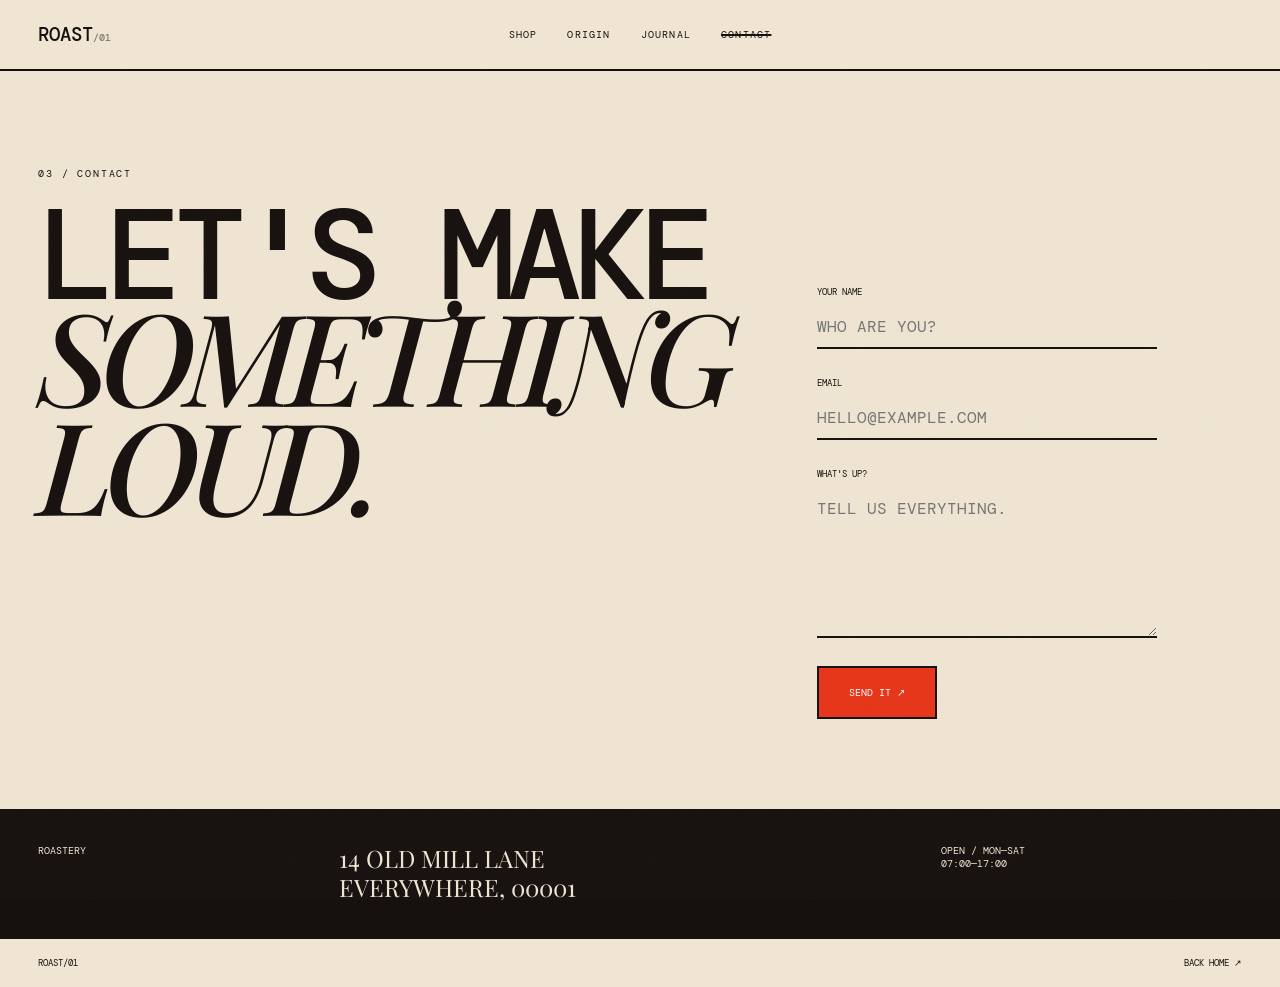
==== contact.html @ 522e3b6d "Build maximalist multi-page ROAST 01 experience" ====
<!doctype html><html><head><meta charset="utf-8"><meta name="viewport" content="width=device-width,initial-scale=1"><title>Contact — ROAST/01</title><link rel="stylesheet" href="style.css"></head><body data-page="contact"><div class="noise"></div><header class="site-head"><a class="logo" href="index.html">ROAST<span>/01</span></a><nav><a href="shop.html">SHOP</a><a href="origin.html">ORIGIN</a><a href="journal.html">JOURNAL</a><a class="active" href="contact.html">CONTACT</a></nav><button class="menu">MENU</button></header><main class="contact-page"><div class="contact-left"><span>03 / CONTACT</span><h1>LET'S MAKE<br><i>SOMETHING<br>LOUD.</i></h1></div><form class="contact-form"><label>YOUR NAME<input placeholder="WHO ARE YOU?"></label><label>EMAIL<input type="email" placeholder="HELLO@EXAMPLE.COM"></label><label>WHAT'S UP?<textarea placeholder="TELL US EVERYTHING."></textarea></label><button type="button" id="send">SEND IT ↗</button><p id="sent">Message launched into the void. ☕</p></form></main><section class="contact-band"><span>ROASTERY</span><strong>14 OLD MILL LANE<br>EVERYWHERE, 00001</strong><span>OPEN / MON—SAT<br>07:00—17:00</span></section><footer class="site-foot"><span>ROAST/01</span><a href="index.html">BACK HOME ↗</a></footer><script src="script.js"></script></body></html>
---- style.css ----
@import url('https://fonts.googleapis.com/css2?family=DM+Mono:wght@400;500&family=Playfair+Display:ital,wght@0,500;1,500;1,700&display=swap');:root{--cream:#f0e5d3;--ink:#16110e;--red:#e73519;--yellow:#f1bd25;--blue:#214bff;--acid:#b7e12d;--muted:#76695d}*{box-sizing:border-box}html{scroll-behavior:smooth}body{margin:0;background:var(--cream);color:var(--ink);font-family:'DM Mono',monospace;overflow-x:hidden}.noise{position:fixed;inset:0;z-index:50;pointer-events:none;opacity:.035;background-image:url("data:image/svg+xml,%3Csvg xmlns='http://www.w3.org/2000/svg' width='180' height='180'%3E%3Cfilter id='n'%3E%3CfeTurbulence type='fractalNoise' baseFrequency='.8' numOctaves='3'/%3E%3C/filter%3E%3Crect width='100%25' height='100%25' filter='url(%23n)'/%3E%3C/svg%3E")}#cursor{position:fixed;width:12px;height:12px;border:1px solid var(--ink);border-radius:50%;z-index:100;pointer-events:none;left:-6px;top:-6px;mix-blend-mode:multiply;transition:width .25s,height .25s,background .25s}#cursor.big{width:48px;height:48px;background:var(--yellow);border-color:transparent}.site-head{position:relative;z-index:60;display:grid;grid-template-columns:1fr auto 1fr;align-items:center;padding:22px 3vw;border-bottom:2px solid var(--ink);background:var(--cream)}.logo{font-weight:500;font-size:19px;color:inherit;text-decoration:none}.logo span{font-size:10px;opacity:.5}.site-head nav{display:flex;gap:30px}.site-head nav a{font-size:10px;color:inherit;text-decoration:none;letter-spacing:.12em}.site-head nav a.active{text-decoration:line-through;text-decoration-thickness:2px}.menu{justify-self:end;border:1px solid var(--ink);background:transparent;padding:9px 13px;font:10px 'DM Mono';display:none}.ticker{display:flex;overflow:hidden;white-space:nowrap;border-bottom:2px solid var(--ink);background:var(--yellow);font-size:10px}.ticker span{padding:10px 30px;animation:marq 18s linear infinite}@keyframes marq{to{transform:translateX(-100%)}}.home{position:relative}.hero-max{min-height:90vh;padding:5vw 3vw;display:grid;grid-template-columns:1.15fr .85fr;align-items:center;border-bottom:2px solid var(--ink);overflow:hidden}.hero-copy{position:relative;z-index:3}.eyebrow,.page-title>span,.contact-left>span{font-size:10px;letter-spacing:.18em}.hero-max h1,.page-title h1,.contact-left h1{font-size:clamp(70px,11vw,170px);line-height:.78;letter-spacing:-.08em;font-weight:500;margin:24px 0}.hero-max h1 i,.page-title h1 i,.contact-left h1 i,h2 i,h3 i{font-family:'Playfair Display',serif;font-weight:500}.hero-max h1 b{font-size:.63em;background:var(--red);padding:0 12px;transform:rotate(-2deg);display:inline-block}.lede{font-size:12px;line-height:1.8;max-width:430px;color:var(--muted)}.giant-link{display:inline-block;margin-top:25px;color:var(--ink);font-size:11px;text-decoration:none;border-bottom:2px solid var(--ink);padding-bottom:8px}.hero-object{height:650px;position:relative;perspective:1000px}.bag3d,.giant-bag{position:absolute;width:260px;height:390px;background:linear-gradient(140deg,#f7d870,#e84a22 48%,#15110e 49%,#15110e 100%);box-shadow:30px 35px 0 #15110e25,20px 20px 55px #15110e45;transform:rotate(9deg) rotateY(-12deg);display:flex;flex-direction:column;padding:25px;justify-content:space-between;color:#fff;transition:transform .35s}.bag3d{left:24%;top:19%}.bag3d span,.giant-bag small{font-size:13px}.bag3d strong,.giant-bag strong{font-size:55px;line-height:.8}.bag3d small{font-size:9px}.ring{position:absolute;border:2px solid var(--red);border-radius:50%;width:450px;height:450px;left:10%;top:12%;transform:rotate(25deg) skew(-8deg);opacity:.8}.r2{width:520px;height:300px;border-color:var(--blue);top:25%;left:0;transform:rotate(-18deg)}.bean3d{position:absolute;width:85px;height:58px;border-radius:60% 40% 55% 45%;background:radial-gradient(circle at 30% 20%,#9a5932,#241007 65%);box-shadow:15px 20px 20px #0004}.bean3d:after{content:'';position:absolute;left:47%;top:8%;height:82%;width:6px;border-radius:50%;background:#170a05;transform:rotate(15deg)}.b1{left:10%;bottom:17%;transform:rotate(-20deg)}.b2{right:7%;top:20%;transform:rotate(35deg) scale(.7)}.b3{right:13%;bottom:5%;transform:rotate(-55deg) scale(1.2)}.marquee-big{overflow:hidden;border-bottom:2px solid var(--ink);background:var(--red);color:#fff;font-family:'Playfair Display',serif;font-style:italic;font-size:clamp(60px,10vw,150px);line-height:.9;padding:35px 0;white-space:nowrap}.marquee-big div{animation:marq2 16s linear infinite}@keyframes marq2{to{transform:translateX(-50%)}}.feature-grid{display:grid;grid-template-columns:repeat(3,1fr)}.feature{min-height:520px;padding:28px;border-right:2px solid var(--ink);transition:transform .3s;transform-style:preserve-3d}.feature:last-child{border:0}.feature-dark{background:var(--ink);color:var(--cream)}.feature-red{background:var(--red);color:#fff}.feature-photo{background:var(--blue);color:#fff}.feature span,.story span{font-size:9px;opacity:.7}.feature h2{font-size:clamp(44px,5vw,76px);line-height:.85;margin:100px 0 30px;letter-spacing:-.06em}.feature p{font-size:10px;line-height:1.8;max-width:280px}.feature a,.story a{color:inherit;font-size:9px;text-decoration:none;border-bottom:1px solid currentColor;padding-bottom:5px}.site-foot{display:flex;justify-content:space-between;padding:18px 3vw;border-top:2px solid var(--ink);font-size:9px}.site-foot a{color:inherit;text-decoration:none}.inner{padding:6vw 3vw}.page-title{max-width:1100px}.page-title p{font-size:12px;max-width:500px;line-height:1.8}.product-grid{display:grid;grid-template-columns:repeat(2,1fr);gap:2px;margin-top:8vw}.product-card{padding:20px;color:var(--ink);text-decoration:none;border:2px solid var(--ink);background:#e8dbc7;min-height:620px;transition:transform .35s;transform-style:preserve-3d}.product-card:nth-child(2){background:#ffd8bd}.product-card:nth-child(3){background:#e3f2bd}.product-card:nth-child(4){background:#cbd7ff}.product-art{height:400px;position:relative;display:flex;flex-direction:column;justify-content:space-between;padding:25px;overflow:hidden}.bag-art{background:linear-gradient(135deg,#ffca31,#e92d1a 52%,#17110e 53%);color:#fff}.orange-art{background:linear-gradient(135deg,#ff7a21,#ffd43b);color:#16110e}.lime-art{background:linear-gradient(135deg,#b7e12d,#214bff);color:#fff}.blue-art{background:linear-gradient(135deg,#5b6fff,#f0e5d3);color:#fff}.product-art b{font-size:75px;letter-spacing:-.08em}.product-art em{font:italic 45px/0.85 'Playfair Display';align-self:end}.product-card>span{display:block;margin-top:18px;font-size:9px}.product-card h2{font-size:25px;margin:12px 0 4px}.product-card p{font-size:10px;color:var(--muted)}.product-card strong{font:24px 'Playfair Display';float:right}.product-page{min-height:90vh;display:grid;grid-template-columns:1fr 1fr;border-bottom:2px solid var(--ink)}.product-visual{background:var(--red);position:relative;overflow:hidden;display:grid;place-items:center}.giant-bag{position:relative;width:340px;height:510px;transform:rotate(8deg) rotateY(-15deg) scale(1.05)}.product-info{padding:7vw 5vw}.product-info>span,.micro{font-size:9px}.product-info h1{font-size:clamp(70px,10vw,140px);line-height:.75;margin:30px 0}.bigcopy{font-size:13px;line-height:1.8;max-width:500px}.notes{display:flex;gap:30px;border-top:1px solid var(--ink);border-bottom:1px solid var(--ink);padding:22px 0;margin:35px 0}.notes div{display:flex;flex-direction:column;gap:8px}.notes small{font-size:8px}.notes b{font-size:10px;color:var(--red)}.buy-row{display:flex;justify-content:space-between;align-items:center}.buy-row strong{font:35px 'Playfair Display'}.buy-row button{background:var(--ink);color:var(--cream);border:0;padding:18px 25px;font:10px 'DM Mono'}.pairing{padding:8vw 3vw;background:var(--yellow);border-bottom:2px solid var(--ink)}.pairing span{font-size:9px}.pairing h2{font-size:clamp(55px,9vw,120px);line-height:.85;margin:70px 0 30px}.map-stage{height:600px;background:var(--blue);position:relative;margin-top:8vw;overflow:hidden;color:#fff}.map-ring{position:absolute;width:700px;height:500px;border:2px solid #fff;border-radius:50%;left:20%;top:8%;box-shadow:0 0 0 35px #fff2,0 0 0 70px #fff1;transform:rotate(-18deg)}.continent{position:absolute;left:38%;top:30%;font:italic 80px/.7 'Playfair Display';text-align:center;transform:rotate(-8deg)}.pin{position:absolute;background:var(--yellow);color:var(--ink);padding:10px 14px;font-size:9px;border:2px solid var(--ink);transform:rotate(-6deg);animation:float 3s ease-in-out infinite}.p1{left:27%;top:30%}.p2{left:57%;top:55%;animation-delay:-1s}.p3{left:67%;top:25%;animation-delay:-2s}@keyframes float{50%{transform:translateY(-15px) rotate(4deg)}}.origin-copy{display:grid;grid-template-columns:1fr 1fr;gap:10vw;padding:10vw 0}.origin-copy h2{font-size:clamp(55px,8vw,110px);line-height:.82}.origin-copy p{font-size:13px;line-height:1.9;align-self:end}.stories{display:grid;grid-template-columns:1.5fr 1fr;gap:2px;margin-top:8vw}.story{min-height:480px;border:2px solid var(--ink);padding:30px;display:flex;flex-direction:column;justify-content:space-between;transition:transform .3s;transform-style:preserve-3d}.hero-story{grid-row:span 2;background:var(--ink);color:var(--cream);min-height:700px}.accent-story{background:var(--acid)}.story h2{font-size:clamp(45px,6vw,90px);line-height:.82}.story p{font-size:11px;line-height:1.8;max-width:400px}.contact-page{min-height:82vh;padding:7vw 3vw;display:grid;grid-template-columns:1.2fr .8fr;gap:7vw}.contact-left h1{font-size:clamp(70px,10vw,150px)}.contact-form{align-self:end;display:flex;flex-direction:column;gap:28px}.contact-form label{font-size:9px;display:flex;flex-direction:column;gap:8px}.contact-form input,.contact-form textarea{border:0;border-bottom:2px solid var(--ink);background:transparent;padding:10px 0;font:16px 'DM Mono';outline:0}.contact-form textarea{height:150px;resize:vertical}.contact-form button{align-self:flex-start;background:var(--red);border:2px solid var(--ink);padding:18px 30px;font:10px 'DM Mono';color:#fff}.contact-form #sent{display:none;font-size:10px}.contact-form #sent.show{display:block}.contact-band{display:grid;grid-template-columns:1fr 2fr 1fr;padding:35px 3vw;background:var(--ink);color:var(--cream);font-size:10px}.contact-band strong{font:24px/1.2 'Playfair Display'}@media(max-width:800px){#cursor{display:none}.site-head{grid-template-columns:1fr auto}.site-head nav{display:none}.menu{display:block}.hero-max,.product-page,.contact-page{grid-template-columns:1fr}.hero-object{height:500px}.bag3d{left:30%;top:8%}.feature-grid,.product-grid{grid-template-columns:1fr}.feature{border-right:0;border-bottom:2px solid var(--ink)}.product-art{height:330px}.map-stage{height:420px}.continent{font-size:55px;left:30%}.origin-copy,.stories{grid-template-columns:1fr}.hero-story{min-height:500px}.contact-band{grid-template-columns:1fr;gap:25px}.site-foot{gap:15px;flex-wrap:wrap}.product-info{padding:14vw 6vw}.giant-bag{width:260px;height:400px}.product-visual{min-height:650px}}
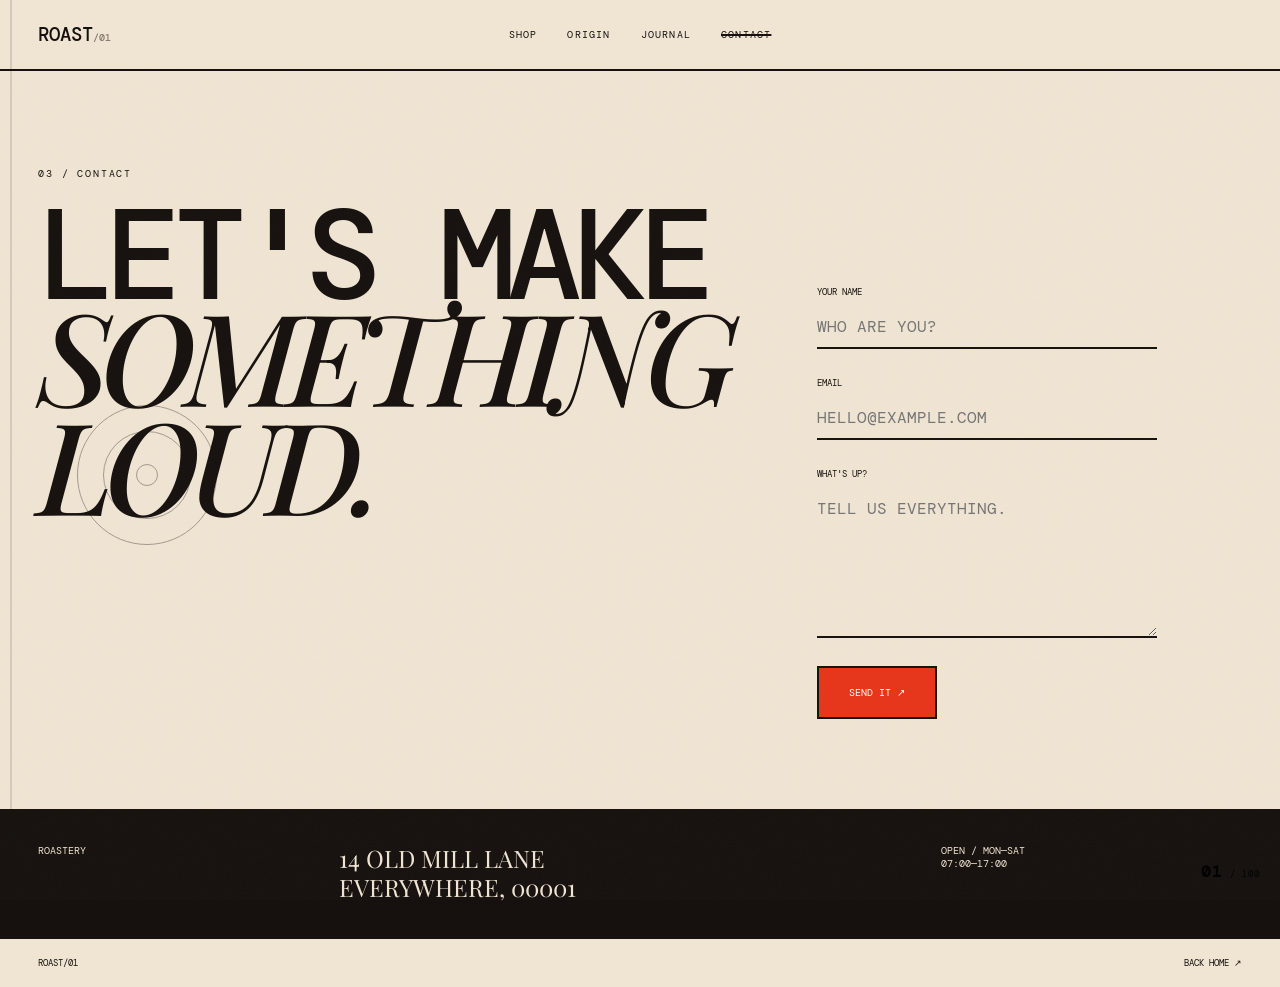
==== commit cfefadd3: "Add cinematic scroll choreography and responsive motion system" ====
--- a/contact.html
+++ b/contact.html
@@ -1 +1 @@
-<!doctype html><html><head><meta charset="utf-8"><meta name="viewport" content="width=device-width,initial-scale=1"><title>Contact — ROAST/01</title><link rel="stylesheet" href="style.css"></head><body data-page="contact"><div class="noise"></div><header class="site-head"><a class="logo" href="index.html">ROAST<span>/01</span></a><nav><a href="shop.html">SHOP</a><a href="origin.html">ORIGIN</a><a href="journal.html">JOURNAL</a><a class="active" href="contact.html">CONTACT</a></nav><button class="menu">MENU</button></header><main class="contact-page"><div class="contact-left"><span>03 / CONTACT</span><h1>LET'S MAKE<br><i>SOMETHING<br>LOUD.</i></h1></div><form class="contact-form"><label>YOUR NAME<input placeholder="WHO ARE YOU?"></label><label>EMAIL<input type="email" placeholder="HELLO@EXAMPLE.COM"></label><label>WHAT'S UP?<textarea placeholder="TELL US EVERYTHING."></textarea></label><button type="button" id="send">SEND IT ↗</button><p id="sent">Message launched into the void. ☕</p></form></main><section class="contact-band"><span>ROASTERY</span><strong>14 OLD MILL LANE<br>EVERYWHERE, 00001</strong><span>OPEN / MON—SAT<br>07:00—17:00</span></section><footer class="site-foot"><span>ROAST/01</span><a href="index.html">BACK HOME ↗</a></footer><script src="script.js"></script></body></html>+<!doctype html><html><head><meta charset="utf-8"><meta name="viewport" content="width=device-width,initial-scale=1"><title>Contact — ROAST/01</title><link rel="stylesheet" href="style.css"></head><body data-page="contact"><div class="noise"></div><header class="site-head"><a class="logo" href="index.html">ROAST<span>/01</span></a><nav><a href="shop.html">SHOP</a><a href="origin.html">ORIGIN</a><a href="journal.html">JOURNAL</a><a class="active" href="contact.html">CONTACT</a></nav><button class="menu">MENU</button></header><main class="contact-page"><div class="contact-left"><span>03 / CONTACT</span><h1>LET'S MAKE<br><i>SOMETHING<br>LOUD.</i></h1></div><form class="contact-form" data-reveal><label>YOUR NAME<input placeholder="WHO ARE YOU?"></label><label>EMAIL<input type="email" placeholder="HELLO@EXAMPLE.COM"></label><label>WHAT'S UP?<textarea placeholder="TELL US EVERYTHING."></textarea></label><button type="button" id="send">SEND IT ↗</button><p id="sent">Message launched into the void. ☕</p></form></main><section class="contact-band" data-reveal><span>ROASTERY</span><strong>14 OLD MILL LANE<br>EVERYWHERE, 00001</strong><span>OPEN / MON—SAT<br>07:00—17:00</span></section><footer class="site-foot"><span>ROAST/01</span><a href="index.html">BACK HOME ↗</a></footer><script src="script.js"></script><div class="scroll-orbit" style="left:6vw;top:45vh"></div></body></html>
--- a/style.css
+++ b/style.css
@@ -1 +1,10 @@
 @import url('https://fonts.googleapis.com/css2?family=DM+Mono:wght@400;500&family=Playfair+Display:ital,wght@0,500;1,500;1,700&display=swap');:root{--cream:#f0e5d3;--ink:#16110e;--red:#e73519;--yellow:#f1bd25;--blue:#214bff;--acid:#b7e12d;--muted:#76695d}*{box-sizing:border-box}html{scroll-behavior:smooth}body{margin:0;background:var(--cream);color:var(--ink);font-family:'DM Mono',monospace;overflow-x:hidden}.noise{position:fixed;inset:0;z-index:50;pointer-events:none;opacity:.035;background-image:url("data:image/svg+xml,%3Csvg xmlns='http://www.w3.org/2000/svg' width='180' height='180'%3E%3Cfilter id='n'%3E%3CfeTurbulence type='fractalNoise' baseFrequency='.8' numOctaves='3'/%3E%3C/filter%3E%3Crect width='100%25' height='100%25' filter='url(%23n)'/%3E%3C/svg%3E")}#cursor{position:fixed;width:12px;height:12px;border:1px solid var(--ink);border-radius:50%;z-index:100;pointer-events:none;left:-6px;top:-6px;mix-blend-mode:multiply;transition:width .25s,height .25s,background .25s}#cursor.big{width:48px;height:48px;background:var(--yellow);border-color:transparent}.site-head{position:relative;z-index:60;display:grid;grid-template-columns:1fr auto 1fr;align-items:center;padding:22px 3vw;border-bottom:2px solid var(--ink);background:var(--cream)}.logo{font-weight:500;font-size:19px;color:inherit;text-decoration:none}.logo span{font-size:10px;opacity:.5}.site-head nav{display:flex;gap:30px}.site-head nav a{font-size:10px;color:inherit;text-decoration:none;letter-spacing:.12em}.site-head nav a.active{text-decoration:line-through;text-decoration-thickness:2px}.menu{justify-self:end;border:1px solid var(--ink);background:transparent;padding:9px 13px;font:10px 'DM Mono';display:none}.ticker{display:flex;overflow:hidden;white-space:nowrap;border-bottom:2px solid var(--ink);background:var(--yellow);font-size:10px}.ticker span{padding:10px 30px;animation:marq 18s linear infinite}@keyframes marq{to{transform:translateX(-100%)}}.home{position:relative}.hero-max{min-height:90vh;padding:5vw 3vw;display:grid;grid-template-columns:1.15fr .85fr;align-items:center;border-bottom:2px solid var(--ink);overflow:hidden}.hero-copy{position:relative;z-index:3}.eyebrow,.page-title>span,.contact-left>span{font-size:10px;letter-spacing:.18em}.hero-max h1,.page-title h1,.contact-left h1{font-size:clamp(70px,11vw,170px);line-height:.78;letter-spacing:-.08em;font-weight:500;margin:24px 0}.hero-max h1 i,.page-title h1 i,.contact-left h1 i,h2 i,h3 i{font-family:'Playfair Display',serif;font-weight:500}.hero-max h1 b{font-size:.63em;background:var(--red);padding:0 12px;transform:rotate(-2deg);display:inline-block}.lede{font-size:12px;line-height:1.8;max-width:430px;color:var(--muted)}.giant-link{display:inline-block;margin-top:25px;color:var(--ink);font-size:11px;text-decoration:none;border-bottom:2px solid var(--ink);padding-bottom:8px}.hero-object{height:650px;position:relative;perspective:1000px}.bag3d,.giant-bag{position:absolute;width:260px;height:390px;background:linear-gradient(140deg,#f7d870,#e84a22 48%,#15110e 49%,#15110e 100%);box-shadow:30px 35px 0 #15110e25,20px 20px 55px #15110e45;transform:rotate(9deg) rotateY(-12deg);display:flex;flex-direction:column;padding:25px;justify-content:space-between;color:#fff;transition:transform .35s}.bag3d{left:24%;top:19%}.bag3d span,.giant-bag small{font-size:13px}.bag3d strong,.giant-bag strong{font-size:55px;line-height:.8}.bag3d small{font-size:9px}.ring{position:absolute;border:2px solid var(--red);border-radius:50%;width:450px;height:450px;left:10%;top:12%;transform:rotate(25deg) skew(-8deg);opacity:.8}.r2{width:520px;height:300px;border-color:var(--blue);top:25%;left:0;transform:rotate(-18deg)}.bean3d{position:absolute;width:85px;height:58px;border-radius:60% 40% 55% 45%;background:radial-gradient(circle at 30% 20%,#9a5932,#241007 65%);box-shadow:15px 20px 20px #0004}.bean3d:after{content:'';position:absolute;left:47%;top:8%;height:82%;width:6px;border-radius:50%;background:#170a05;transform:rotate(15deg)}.b1{left:10%;bottom:17%;transform:rotate(-20deg)}.b2{right:7%;top:20%;transform:rotate(35deg) scale(.7)}.b3{right:13%;bottom:5%;transform:rotate(-55deg) scale(1.2)}.marquee-big{overflow:hidden;border-bottom:2px solid var(--ink);background:var(--red);color:#fff;font-family:'Playfair Display',serif;font-style:italic;font-size:clamp(60px,10vw,150px);line-height:.9;padding:35px 0;white-space:nowrap}.marquee-big div{animation:marq2 16s linear infinite}@keyframes marq2{to{transform:translateX(-50%)}}.feature-grid{display:grid;grid-template-columns:repeat(3,1fr)}.feature{min-height:520px;padding:28px;border-right:2px solid var(--ink);transition:transform .3s;transform-style:preserve-3d}.feature:last-child{border:0}.feature-dark{background:var(--ink);color:var(--cream)}.feature-red{background:var(--red);color:#fff}.feature-photo{background:var(--blue);color:#fff}.feature span,.story span{font-size:9px;opacity:.7}.feature h2{font-size:clamp(44px,5vw,76px);line-height:.85;margin:100px 0 30px;letter-spacing:-.06em}.feature p{font-size:10px;line-height:1.8;max-width:280px}.feature a,.story a{color:inherit;font-size:9px;text-decoration:none;border-bottom:1px solid currentColor;padding-bottom:5px}.site-foot{display:flex;justify-content:space-between;padding:18px 3vw;border-top:2px solid var(--ink);font-size:9px}.site-foot a{color:inherit;text-decoration:none}.inner{padding:6vw 3vw}.page-title{max-width:1100px}.page-title p{font-size:12px;max-width:500px;line-height:1.8}.product-grid{display:grid;grid-template-columns:repeat(2,1fr);gap:2px;margin-top:8vw}.product-card{padding:20px;color:var(--ink);text-decoration:none;border:2px solid var(--ink);background:#e8dbc7;min-height:620px;transition:transform .35s;transform-style:preserve-3d}.product-card:nth-child(2){background:#ffd8bd}.product-card:nth-child(3){background:#e3f2bd}.product-card:nth-child(4){background:#cbd7ff}.product-art{height:400px;position:relative;display:flex;flex-direction:column;justify-content:space-between;padding:25px;overflow:hidden}.bag-art{background:linear-gradient(135deg,#ffca31,#e92d1a 52%,#17110e 53%);color:#fff}.orange-art{background:linear-gradient(135deg,#ff7a21,#ffd43b);color:#16110e}.lime-art{background:linear-gradient(135deg,#b7e12d,#214bff);color:#fff}.blue-art{background:linear-gradient(135deg,#5b6fff,#f0e5d3);color:#fff}.product-art b{font-size:75px;letter-spacing:-.08em}.product-art em{font:italic 45px/0.85 'Playfair Display';align-self:end}.product-card>span{display:block;margin-top:18px;font-size:9px}.product-card h2{font-size:25px;margin:12px 0 4px}.product-card p{font-size:10px;color:var(--muted)}.product-card strong{font:24px 'Playfair Display';float:right}.product-page{min-height:90vh;display:grid;grid-template-columns:1fr 1fr;border-bottom:2px solid var(--ink)}.product-visual{background:var(--red);position:relative;overflow:hidden;display:grid;place-items:center}.giant-bag{position:relative;width:340px;height:510px;transform:rotate(8deg) rotateY(-15deg) scale(1.05)}.product-info{padding:7vw 5vw}.product-info>span,.micro{font-size:9px}.product-info h1{font-size:clamp(70px,10vw,140px);line-height:.75;margin:30px 0}.bigcopy{font-size:13px;line-height:1.8;max-width:500px}.notes{display:flex;gap:30px;border-top:1px solid var(--ink);border-bottom:1px solid var(--ink);padding:22px 0;margin:35px 0}.notes div{display:flex;flex-direction:column;gap:8px}.notes small{font-size:8px}.notes b{font-size:10px;color:var(--red)}.buy-row{display:flex;justify-content:space-between;align-items:center}.buy-row strong{font:35px 'Playfair Display'}.buy-row button{background:var(--ink);color:var(--cream);border:0;padding:18px 25px;font:10px 'DM Mono'}.pairing{padding:8vw 3vw;background:var(--yellow);border-bottom:2px solid var(--ink)}.pairing span{font-size:9px}.pairing h2{font-size:clamp(55px,9vw,120px);line-height:.85;margin:70px 0 30px}.map-stage{height:600px;background:var(--blue);position:relative;margin-top:8vw;overflow:hidden;color:#fff}.map-ring{position:absolute;width:700px;height:500px;border:2px solid #fff;border-radius:50%;left:20%;top:8%;box-shadow:0 0 0 35px #fff2,0 0 0 70px #fff1;transform:rotate(-18deg)}.continent{position:absolute;left:38%;top:30%;font:italic 80px/.7 'Playfair Display';text-align:center;transform:rotate(-8deg)}.pin{position:absolute;background:var(--yellow);color:var(--ink);padding:10px 14px;font-size:9px;border:2px solid var(--ink);transform:rotate(-6deg);animation:float 3s ease-in-out infinite}.p1{left:27%;top:30%}.p2{left:57%;top:55%;animation-delay:-1s}.p3{left:67%;top:25%;animation-delay:-2s}@keyframes float{50%{transform:translateY(-15px) rotate(4deg)}}.origin-copy{display:grid;grid-template-columns:1fr 1fr;gap:10vw;padding:10vw 0}.origin-copy h2{font-size:clamp(55px,8vw,110px);line-height:.82}.origin-copy p{font-size:13px;line-height:1.9;align-self:end}.stories{display:grid;grid-template-columns:1.5fr 1fr;gap:2px;margin-top:8vw}.story{min-height:480px;border:2px solid var(--ink);padding:30px;display:flex;flex-direction:column;justify-content:space-between;transition:transform .3s;transform-style:preserve-3d}.hero-story{grid-row:span 2;background:var(--ink);color:var(--cream);min-height:700px}.accent-story{background:var(--acid)}.story h2{font-size:clamp(45px,6vw,90px);line-height:.82}.story p{font-size:11px;line-height:1.8;max-width:400px}.contact-page{min-height:82vh;padding:7vw 3vw;display:grid;grid-template-columns:1.2fr .8fr;gap:7vw}.contact-left h1{font-size:clamp(70px,10vw,150px)}.contact-form{align-self:end;display:flex;flex-direction:column;gap:28px}.contact-form label{font-size:9px;display:flex;flex-direction:column;gap:8px}.contact-form input,.contact-form textarea{border:0;border-bottom:2px solid var(--ink);background:transparent;padding:10px 0;font:16px 'DM Mono';outline:0}.contact-form textarea{height:150px;resize:vertical}.contact-form button{align-self:flex-start;background:var(--red);border:2px solid var(--ink);padding:18px 30px;font:10px 'DM Mono';color:#fff}.contact-form #sent{display:none;font-size:10px}.contact-form #sent.show{display:block}.contact-band{display:grid;grid-template-columns:1fr 2fr 1fr;padding:35px 3vw;background:var(--ink);color:var(--cream);font-size:10px}.contact-band strong{font:24px/1.2 'Playfair Display'}@media(max-width:800px){#cursor{display:none}.site-head{grid-template-columns:1fr auto}.site-head nav{display:none}.menu{display:block}.hero-max,.product-page,.contact-page{grid-template-columns:1fr}.hero-object{height:500px}.bag3d{left:30%;top:8%}.feature-grid,.product-grid{grid-template-columns:1fr}.feature{border-right:0;border-bottom:2px solid var(--ink)}.product-art{height:330px}.map-stage{height:420px}.continent{font-size:55px;left:30%}.origin-copy,.stories{grid-template-columns:1fr}.hero-story{min-height:500px}.contact-band{grid-template-columns:1fr;gap:25px}.site-foot{gap:15px;flex-wrap:wrap}.product-info{padding:14vw 6vw}.giant-bag{width:260px;height:400px}.product-visual{min-height:650px}}
+
+/* SCROLL CHOREOGRAPHY — layered, responsive, transform-driven */
+[data-reveal]{opacity:0;transform:translate3d(0,70px,0) rotate(2deg);transition:opacity .9s cubic-bezier(.16,1,.3,1),transform 1.1s cubic-bezier(.16,1,.3,1);will-change:transform,opacity}[data-reveal].in{opacity:1;transform:none}
+[data-parallax]{will-change:transform}[data-rotate-scroll]{will-change:transform}
+.scroll-orbit{position:absolute;width:140px;height:140px;border:1px solid currentColor;border-radius:50%;pointer-events:none;opacity:.35}.scroll-orbit:before,.scroll-orbit:after{content:'';position:absolute;inset:18%;border:1px solid currentColor;border-radius:50%}.scroll-orbit:after{inset:42%}
+.scroll-number{position:fixed;right:20px;bottom:18px;z-index:80;font:9px 'DM Mono';mix-blend-mode:multiply;letter-spacing:.12em}.scroll-number b{font-size:16px}
+.scroll-line{position:fixed;left:10px;top:0;width:2px;height:100vh;background:#16110e20;z-index:80}.scroll-line i{display:block;width:100%;height:0;background:var(--red)}
+.hero-max,.product-page,.map-stage{transform-style:preserve-3d}.feature,.product-card,.story{backface-visibility:hidden}
+@media(prefers-reduced-motion:reduce){[data-reveal]{transition:none;transform:none;opacity:1}.marquee-big div,.ticker span{animation:none!important}}
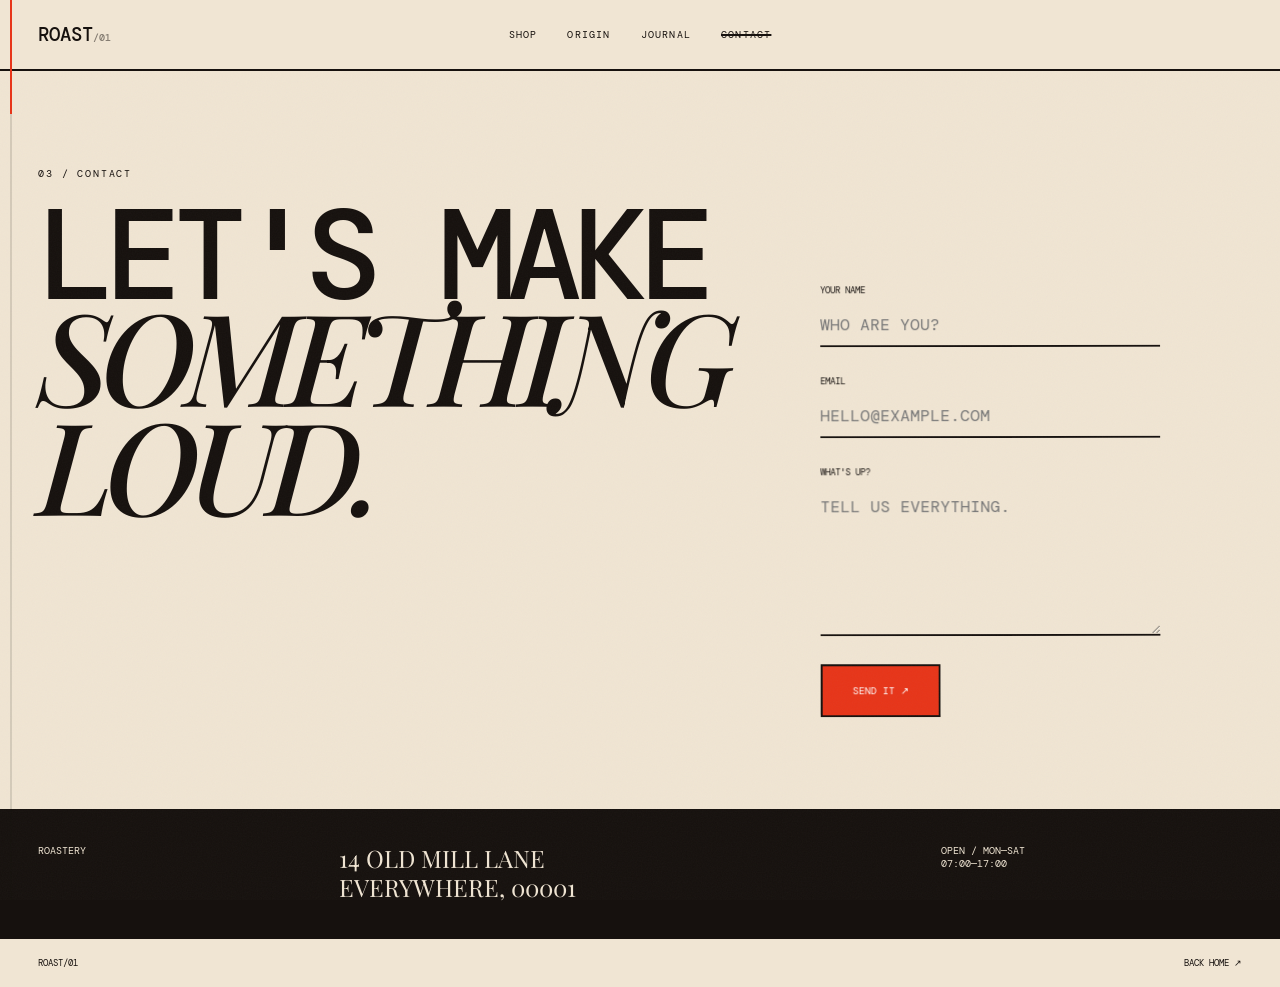
==== commit cb2e90e8: "Redesign scroll motion with art-directed movement routes" ====
--- a/contact.html
+++ b/contact.html
@@ -1 +1 @@
-<!doctype html><html><head><meta charset="utf-8"><meta name="viewport" content="width=device-width,initial-scale=1"><title>Contact — ROAST/01</title><link rel="stylesheet" href="style.css"></head><body data-page="contact"><div class="noise"></div><header class="site-head"><a class="logo" href="index.html">ROAST<span>/01</span></a><nav><a href="shop.html">SHOP</a><a href="origin.html">ORIGIN</a><a href="journal.html">JOURNAL</a><a class="active" href="contact.html">CONTACT</a></nav><button class="menu">MENU</button></header><main class="contact-page"><div class="contact-left"><span>03 / CONTACT</span><h1>LET'S MAKE<br><i>SOMETHING<br>LOUD.</i></h1></div><form class="contact-form" data-reveal><label>YOUR NAME<input placeholder="WHO ARE YOU?"></label><label>EMAIL<input type="email" placeholder="HELLO@EXAMPLE.COM"></label><label>WHAT'S UP?<textarea placeholder="TELL US EVERYTHING."></textarea></label><button type="button" id="send">SEND IT ↗</button><p id="sent">Message launched into the void. ☕</p></form></main><section class="contact-band" data-reveal><span>ROASTERY</span><strong>14 OLD MILL LANE<br>EVERYWHERE, 00001</strong><span>OPEN / MON—SAT<br>07:00—17:00</span></section><footer class="site-foot"><span>ROAST/01</span><a href="index.html">BACK HOME ↗</a></footer><script src="script.js"></script><div class="scroll-orbit" style="left:6vw;top:45vh"></div></body></html>+<!doctype html><html><head><meta charset="utf-8"><meta name="viewport" content="width=device-width,initial-scale=1"><title>Contact — ROAST/01</title><link rel="stylesheet" href="style.css"></head><body data-page="contact"><div class="noise"></div><header class="site-head"><a class="logo" href="index.html">ROAST<span>/01</span></a><nav><a href="shop.html">SHOP</a><a href="origin.html">ORIGIN</a><a href="journal.html">JOURNAL</a><a class="active" href="contact.html">CONTACT</a></nav><button class="menu">MENU</button></header><main class="contact-page"><div class="contact-left"><span>03 / CONTACT</span><h1>LET'S MAKE<br><i>SOMETHING<br>LOUD.</i></h1></div><form class="contact-form"><label>YOUR NAME<input placeholder="WHO ARE YOU?"></label><label>EMAIL<input type="email" placeholder="HELLO@EXAMPLE.COM"></label><label>WHAT'S UP?<textarea placeholder="TELL US EVERYTHING."></textarea></label><button type="button" id="send">SEND IT ↗</button><p id="sent">Message launched into the void. ☕</p></form></main><section class="contact-band"><span>ROASTERY</span><strong>14 OLD MILL LANE<br>EVERYWHERE, 00001</strong><span>OPEN / MON—SAT<br>07:00—17:00</span></section><footer class="site-foot"><span>ROAST/01</span><a href="index.html">BACK HOME ↗</a></footer><script src="script.js"></script><div class="scroll-orbit" style="left:6vw;top:45vh"></div></body></html>
--- a/style.css
+++ b/style.css
@@ -1,10 +1,3 @@
-@import url('https://fonts.googleapis.com/css2?family=DM+Mono:wght@400;500&family=Playfair+Display:ital,wght@0,500;1,500;1,700&display=swap');:root{--cream:#f0e5d3;--ink:#16110e;--red:#e73519;--yellow:#f1bd25;--blue:#214bff;--acid:#b7e12d;--muted:#76695d}*{box-sizing:border-box}html{scroll-behavior:smooth}body{margin:0;background:var(--cream);color:var(--ink);font-family:'DM Mono',monospace;overflow-x:hidden}.noise{position:fixed;inset:0;z-index:50;pointer-events:none;opacity:.035;background-image:url("data:image/svg+xml,%3Csvg xmlns='http://www.w3.org/2000/svg' width='180' height='180'%3E%3Cfilter id='n'%3E%3CfeTurbulence type='fractalNoise' baseFrequency='.8' numOctaves='3'/%3E%3C/filter%3E%3Crect width='100%25' height='100%25' filter='url(%23n)'/%3E%3C/svg%3E")}#cursor{position:fixed;width:12px;height:12px;border:1px solid var(--ink);border-radius:50%;z-index:100;pointer-events:none;left:-6px;top:-6px;mix-blend-mode:multiply;transition:width .25s,height .25s,background .25s}#cursor.big{width:48px;height:48px;background:var(--yellow);border-color:transparent}.site-head{position:relative;z-index:60;display:grid;grid-template-columns:1fr auto 1fr;align-items:center;padding:22px 3vw;border-bottom:2px solid var(--ink);background:var(--cream)}.logo{font-weight:500;font-size:19px;color:inherit;text-decoration:none}.logo span{font-size:10px;opacity:.5}.site-head nav{display:flex;gap:30px}.site-head nav a{font-size:10px;color:inherit;text-decoration:none;letter-spacing:.12em}.site-head nav a.active{text-decoration:line-through;text-decoration-thickness:2px}.menu{justify-self:end;border:1px solid var(--ink);background:transparent;padding:9px 13px;font:10px 'DM Mono';display:none}.ticker{display:flex;overflow:hidden;white-space:nowrap;border-bottom:2px solid var(--ink);background:var(--yellow);font-size:10px}.ticker span{padding:10px 30px;animation:marq 18s linear infinite}@keyframes marq{to{transform:translateX(-100%)}}.home{position:relative}.hero-max{min-height:90vh;padding:5vw 3vw;display:grid;grid-template-columns:1.15fr .85fr;align-items:center;border-bottom:2px solid var(--ink);overflow:hidden}.hero-copy{position:relative;z-index:3}.eyebrow,.page-title>span,.contact-left>span{font-size:10px;letter-spacing:.18em}.hero-max h1,.page-title h1,.contact-left h1{font-size:clamp(70px,11vw,170px);line-height:.78;letter-spacing:-.08em;font-weight:500;margin:24px 0}.hero-max h1 i,.page-title h1 i,.contact-left h1 i,h2 i,h3 i{font-family:'Playfair Display',serif;font-weight:500}.hero-max h1 b{font-size:.63em;background:var(--red);padding:0 12px;transform:rotate(-2deg);display:inline-block}.lede{font-size:12px;line-height:1.8;max-width:430px;color:var(--muted)}.giant-link{display:inline-block;margin-top:25px;color:var(--ink);font-size:11px;text-decoration:none;border-bottom:2px solid var(--ink);padding-bottom:8px}.hero-object{height:650px;position:relative;perspective:1000px}.bag3d,.giant-bag{position:absolute;width:260px;height:390px;background:linear-gradient(140deg,#f7d870,#e84a22 48%,#15110e 49%,#15110e 100%);box-shadow:30px 35px 0 #15110e25,20px 20px 55px #15110e45;transform:rotate(9deg) rotateY(-12deg);display:flex;flex-direction:column;padding:25px;justify-content:space-between;color:#fff;transition:transform .35s}.bag3d{left:24%;top:19%}.bag3d span,.giant-bag small{font-size:13px}.bag3d strong,.giant-bag strong{font-size:55px;line-height:.8}.bag3d small{font-size:9px}.ring{position:absolute;border:2px solid var(--red);border-radius:50%;width:450px;height:450px;left:10%;top:12%;transform:rotate(25deg) skew(-8deg);opacity:.8}.r2{width:520px;height:300px;border-color:var(--blue);top:25%;left:0;transform:rotate(-18deg)}.bean3d{position:absolute;width:85px;height:58px;border-radius:60% 40% 55% 45%;background:radial-gradient(circle at 30% 20%,#9a5932,#241007 65%);box-shadow:15px 20px 20px #0004}.bean3d:after{content:'';position:absolute;left:47%;top:8%;height:82%;width:6px;border-radius:50%;background:#170a05;transform:rotate(15deg)}.b1{left:10%;bottom:17%;transform:rotate(-20deg)}.b2{right:7%;top:20%;transform:rotate(35deg) scale(.7)}.b3{right:13%;bottom:5%;transform:rotate(-55deg) scale(1.2)}.marquee-big{overflow:hidden;border-bottom:2px solid var(--ink);background:var(--red);color:#fff;font-family:'Playfair Display',serif;font-style:italic;font-size:clamp(60px,10vw,150px);line-height:.9;padding:35px 0;white-space:nowrap}.marquee-big div{animation:marq2 16s linear infinite}@keyframes marq2{to{transform:translateX(-50%)}}.feature-grid{display:grid;grid-template-columns:repeat(3,1fr)}.feature{min-height:520px;padding:28px;border-right:2px solid var(--ink);transition:transform .3s;transform-style:preserve-3d}.feature:last-child{border:0}.feature-dark{background:var(--ink);color:var(--cream)}.feature-red{background:var(--red);color:#fff}.feature-photo{background:var(--blue);color:#fff}.feature span,.story span{font-size:9px;opacity:.7}.feature h2{font-size:clamp(44px,5vw,76px);line-height:.85;margin:100px 0 30px;letter-spacing:-.06em}.feature p{font-size:10px;line-height:1.8;max-width:280px}.feature a,.story a{color:inherit;font-size:9px;text-decoration:none;border-bottom:1px solid currentColor;padding-bottom:5px}.site-foot{display:flex;justify-content:space-between;padding:18px 3vw;border-top:2px solid var(--ink);font-size:9px}.site-foot a{color:inherit;text-decoration:none}.inner{padding:6vw 3vw}.page-title{max-width:1100px}.page-title p{font-size:12px;max-width:500px;line-height:1.8}.product-grid{display:grid;grid-template-columns:repeat(2,1fr);gap:2px;margin-top:8vw}.product-card{padding:20px;color:var(--ink);text-decoration:none;border:2px solid var(--ink);background:#e8dbc7;min-height:620px;transition:transform .35s;transform-style:preserve-3d}.product-card:nth-child(2){background:#ffd8bd}.product-card:nth-child(3){background:#e3f2bd}.product-card:nth-child(4){background:#cbd7ff}.product-art{height:400px;position:relative;display:flex;flex-direction:column;justify-content:space-between;padding:25px;overflow:hidden}.bag-art{background:linear-gradient(135deg,#ffca31,#e92d1a 52%,#17110e 53%);color:#fff}.orange-art{background:linear-gradient(135deg,#ff7a21,#ffd43b);color:#16110e}.lime-art{background:linear-gradient(135deg,#b7e12d,#214bff);color:#fff}.blue-art{background:linear-gradient(135deg,#5b6fff,#f0e5d3);color:#fff}.product-art b{font-size:75px;letter-spacing:-.08em}.product-art em{font:italic 45px/0.85 'Playfair Display';align-self:end}.product-card>span{display:block;margin-top:18px;font-size:9px}.product-card h2{font-size:25px;margin:12px 0 4px}.product-card p{font-size:10px;color:var(--muted)}.product-card strong{font:24px 'Playfair Display';float:right}.product-page{min-height:90vh;display:grid;grid-template-columns:1fr 1fr;border-bottom:2px solid var(--ink)}.product-visual{background:var(--red);position:relative;overflow:hidden;display:grid;place-items:center}.giant-bag{position:relative;width:340px;height:510px;transform:rotate(8deg) rotateY(-15deg) scale(1.05)}.product-info{padding:7vw 5vw}.product-info>span,.micro{font-size:9px}.product-info h1{font-size:clamp(70px,10vw,140px);line-height:.75;margin:30px 0}.bigcopy{font-size:13px;line-height:1.8;max-width:500px}.notes{display:flex;gap:30px;border-top:1px solid var(--ink);border-bottom:1px solid var(--ink);padding:22px 0;margin:35px 0}.notes div{display:flex;flex-direction:column;gap:8px}.notes small{font-size:8px}.notes b{font-size:10px;color:var(--red)}.buy-row{display:flex;justify-content:space-between;align-items:center}.buy-row strong{font:35px 'Playfair Display'}.buy-row button{background:var(--ink);color:var(--cream);border:0;padding:18px 25px;font:10px 'DM Mono'}.pairing{padding:8vw 3vw;background:var(--yellow);border-bottom:2px solid var(--ink)}.pairing span{font-size:9px}.pairing h2{font-size:clamp(55px,9vw,120px);line-height:.85;margin:70px 0 30px}.map-stage{height:600px;background:var(--blue);position:relative;margin-top:8vw;overflow:hidden;color:#fff}.map-ring{position:absolute;width:700px;height:500px;border:2px solid #fff;border-radius:50%;left:20%;top:8%;box-shadow:0 0 0 35px #fff2,0 0 0 70px #fff1;transform:rotate(-18deg)}.continent{position:absolute;left:38%;top:30%;font:italic 80px/.7 'Playfair Display';text-align:center;transform:rotate(-8deg)}.pin{position:absolute;background:var(--yellow);color:var(--ink);padding:10px 14px;font-size:9px;border:2px solid var(--ink);transform:rotate(-6deg);animation:float 3s ease-in-out infinite}.p1{left:27%;top:30%}.p2{left:57%;top:55%;animation-delay:-1s}.p3{left:67%;top:25%;animation-delay:-2s}@keyframes float{50%{transform:translateY(-15px) rotate(4deg)}}.origin-copy{display:grid;grid-template-columns:1fr 1fr;gap:10vw;padding:10vw 0}.origin-copy h2{font-size:clamp(55px,8vw,110px);line-height:.82}.origin-copy p{font-size:13px;line-height:1.9;align-self:end}.stories{display:grid;grid-template-columns:1.5fr 1fr;gap:2px;margin-top:8vw}.story{min-height:480px;border:2px solid var(--ink);padding:30px;display:flex;flex-direction:column;justify-content:space-between;transition:transform .3s;transform-style:preserve-3d}.hero-story{grid-row:span 2;background:var(--ink);color:var(--cream);min-height:700px}.accent-story{background:var(--acid)}.story h2{font-size:clamp(45px,6vw,90px);line-height:.82}.story p{font-size:11px;line-height:1.8;max-width:400px}.contact-page{min-height:82vh;padding:7vw 3vw;display:grid;grid-template-columns:1.2fr .8fr;gap:7vw}.contact-left h1{font-size:clamp(70px,10vw,150px)}.contact-form{align-self:end;display:flex;flex-direction:column;gap:28px}.contact-form label{font-size:9px;display:flex;flex-direction:column;gap:8px}.contact-form input,.contact-form textarea{border:0;border-bottom:2px solid var(--ink);background:transparent;padding:10px 0;font:16px 'DM Mono';outline:0}.contact-form textarea{height:150px;resize:vertical}.contact-form button{align-self:flex-start;background:var(--red);border:2px solid var(--ink);padding:18px 30px;font:10px 'DM Mono';color:#fff}.contact-form #sent{display:none;font-size:10px}.contact-form #sent.show{display:block}.contact-band{display:grid;grid-template-columns:1fr 2fr 1fr;padding:35px 3vw;background:var(--ink);color:var(--cream);font-size:10px}.contact-band strong{font:24px/1.2 'Playfair Display'}@media(max-width:800px){#cursor{display:none}.site-head{grid-template-columns:1fr auto}.site-head nav{display:none}.menu{display:block}.hero-max,.product-page,.contact-page{grid-template-columns:1fr}.hero-object{height:500px}.bag3d{left:30%;top:8%}.feature-grid,.product-grid{grid-template-columns:1fr}.feature{border-right:0;border-bottom:2px solid var(--ink)}.product-art{height:330px}.map-stage{height:420px}.continent{font-size:55px;left:30%}.origin-copy,.stories{grid-template-columns:1fr}.hero-story{min-height:500px}.contact-band{grid-template-columns:1fr;gap:25px}.site-foot{gap:15px;flex-wrap:wrap}.product-info{padding:14vw 6vw}.giant-bag{width:260px;height:400px}.product-visual{min-height:650px}}
-
-/* SCROLL CHOREOGRAPHY — layered, responsive, transform-driven */
-[data-reveal]{opacity:0;transform:translate3d(0,70px,0) rotate(2deg);transition:opacity .9s cubic-bezier(.16,1,.3,1),transform 1.1s cubic-bezier(.16,1,.3,1);will-change:transform,opacity}[data-reveal].in{opacity:1;transform:none}
-[data-parallax]{will-change:transform}[data-rotate-scroll]{will-change:transform}
-.scroll-orbit{position:absolute;width:140px;height:140px;border:1px solid currentColor;border-radius:50%;pointer-events:none;opacity:.35}.scroll-orbit:before,.scroll-orbit:after{content:'';position:absolute;inset:18%;border:1px solid currentColor;border-radius:50%}.scroll-orbit:after{inset:42%}
-.scroll-number{position:fixed;right:20px;bottom:18px;z-index:80;font:9px 'DM Mono';mix-blend-mode:multiply;letter-spacing:.12em}.scroll-number b{font-size:16px}
-.scroll-line{position:fixed;left:10px;top:0;width:2px;height:100vh;background:#16110e20;z-index:80}.scroll-line i{display:block;width:100%;height:0;background:var(--red)}
-.hero-max,.product-page,.map-stage{transform-style:preserve-3d}.feature,.product-card,.story{backface-visibility:hidden}
-@media(prefers-reduced-motion:reduce){[data-reveal]{transition:none;transform:none;opacity:1}.marquee-big div,.ticker span{animation:none!important}}
+@import url('https://fonts.googleapis.com/css2?family=DM+Mono:wght@400;500&family=Playfair+Display:ital,wght@0,500;1,500;1,700&display=swap');:root{--cream:#f0e5d3;--ink:#16110e;--red:#e73519;--yellow:#f1bd25;--blue:#214bff;--acid:#b7e12d;--muted:#76695d}*{box-sizing:border-box}html{scroll-behavior:smooth}body{margin:0;background:var(--cream);color:var(--ink);font-family:'DM Mono',monospace;overflow-x:hidden}.noise{position:fixed;inset:0;z-index:50;pointer-events:none;opacity:.035;background-image:url("data:image/svg+xml,%3Csvg xmlns='http://www.w3.org/2000/svg' width='180' height='180'%3E%3Cfilter id='n'%3E%3CfeTurbulence type='fractalNoise' baseFrequency='.8' numOctaves='3'/%3E%3C/filter%3E%3Crect width='100%25' height='100%25' filter='url(%23n)'/%3E%3C/svg%3E")}#cursor{position:fixed;width:12px;height:12px;border:1px solid var(--ink);border-radius:50%;z-index:100;pointer-events:none;left:-6px;top:-6px;mix-blend-mode:multiply;transition:width .25s,height .25s,background .25s}#cursor.big{width:48px;height:48px;background:var(--yellow);border-color:transparent}.site-head{position:relative;z-index:60;display:grid;grid-template-columns:1fr auto 1fr;align-items:center;padding:22px 3vw;border-bottom:2px solid var(--ink);background:var(--cream)}.logo{font-weight:500;font-size:19px;color:inherit;text-decoration:none}.logo span{font-size:10px;opacity:.5}.site-head nav{display:flex;gap:30px}.site-head nav a{font-size:10px;color:inherit;text-decoration:none;letter-spacing:.12em}.site-head nav a.active{text-decoration:line-through;text-decoration-thickness:2px}.menu{justify-self:end;border:1px solid var(--ink);background:transparent;padding:9px 13px;font:10px 'DM Mono';display:none}.ticker{display:flex;overflow:hidden;white-space:nowrap;border-bottom:2px solid var(--ink);background:var(--yellow);font-size:10px}.ticker span{padding:10px 30px;animation:marq 18s linear infinite}@keyframes marq{to{transform:translateX(-100%)}}.home{position:relative}.hero-max{min-height:90vh;padding:5vw 3vw;display:grid;grid-template-columns:1.15fr .85fr;align-items:center;border-bottom:2px solid var(--ink);overflow:hidden}.hero-copy{position:relative;z-index:3}.eyebrow,.page-title>span,.contact-left>span{font-size:10px;letter-spacing:.18em}.hero-max h1,.page-title h1,.contact-left h1{font-size:clamp(70px,11vw,170px);line-height:.78;letter-spacing:-.08em;font-weight:500;margin:24px 0}.hero-max h1 i,.page-title h1 i,.contact-left h1 i,h2 i,h3 i{font-family:'Playfair Display',serif;font-weight:500}.hero-max h1 b{font-size:.63em;background:var(--red);padding:0 12px;transform:rotate(-2deg);display:inline-block}.lede{font-size:12px;line-height:1.8;max-width:430px;color:var(--muted)}.giant-link{display:inline-block;margin-top:25px;color:var(--ink);font-size:11px;text-decoration:none;border-bottom:2px solid var(--ink);padding-bottom:8px}.hero-object{height:650px;position:relative;perspective:1000px}.bag3d,.giant-bag{position:absolute;width:260px;height:390px;background:linear-gradient(140deg,#f7d870,#e84a22 48%,#15110e 49%,#15110e 100%);box-shadow:30px 35px 0 #15110e25,20px 20px 55px #15110e45;transform:rotate(9deg) rotateY(-12deg);display:flex;flex-direction:column;padding:25px;justify-content:space-between;color:#fff;transition:transform .35s}.bag3d{left:24%;top:19%}.bag3d span,.giant-bag small{font-size:13px}.bag3d strong,.giant-bag strong{font-size:55px;line-height:.8}.bag3d small{font-size:9px}.ring{position:absolute;border:2px solid var(--red);border-radius:50%;width:450px;height:450px;left:10%;top:12%;transform:rotate(25deg) skew(-8deg);opacity:.8}.r2{width:520px;height:300px;border-color:var(--blue);top:25%;left:0;transform:rotate(-18deg)}.bean3d{position:absolute;width:85px;height:58px;border-radius:60% 40% 55% 45%;background:radial-gradient(circle at 30% 20%,#9a5932,#241007 65%);box-shadow:15px 20px 20px #0004}.bean3d:after{content:'';position:absolute;left:47%;top:8%;height:82%;width:6px;border-radius:50%;background:#170a05;transform:rotate(15deg)}.b1{left:10%;bottom:17%;transform:rotate(-20deg)}.b2{right:7%;top:20%;transform:rotate(35deg) scale(.7)}.b3{right:13%;bottom:5%;transform:rotate(-55deg) scale(1.2)}.marquee-big{overflow:hidden;border-bottom:2px solid var(--ink);background:var(--red);color:#fff;font-family:'Playfair Display',serif;font-style:italic;font-size:clamp(60px,10vw,150px);line-height:.9;padding:35px 0;white-space:nowrap}.marquee-big div{animation:marq2 16s linear infinite}@keyframes marq2{to{transform:translateX(-50%)}}.feature-grid{display:grid;grid-template-columns:repeat(3,1fr)}.feature{min-height:520px;padding:28px;border-right:2px solid var(--ink);transition:transform .3s;transform-style:preserve-3d}.feature:last-child{border:0}.feature-dark{background:var(--ink);color:var(--cream)}.feature-red{background:var(--red);color:#fff}.feature-photo{background:var(--blue);color:#fff}.feature span,.story span{font-size:9px;opacity:.7}.feature h2{font-size:clamp(44px,5vw,76px);line-height:.85;margin:100px 0 30px;letter-spacing:-.06em}.feature p{font-size:10px;line-height:1.8;max-width:280px}.feature a,.story a{color:inherit;font-size:9px;text-decoration:none;border-bottom:1px solid currentColor;padding-bottom:5px}.site-foot{display:flex;justify-content:space-between;padding:18px 3vw;border-top:2px solid var(--ink);font-size:9px}.site-foot a{color:inherit;text-decoration:none}.inner{padding:6vw 3vw}.page-title{max-width:1100px}.page-title p{font-size:12px;max-width:500px;line-height:1.8}.product-grid{display:grid;grid-template-columns:repeat(2,1fr);gap:2px;margin-top:8vw}.product-card{padding:20px;color:var(--ink);text-decoration:none;border:2px solid var(--ink);background:#e8dbc7;min-height:620px;transition:transform .35s;transform-style:preserve-3d}.product-card:nth-child(2){background:#ffd8bd}.product-card:nth-child(3){background:#e3f2bd}.product-card:nth-child(4){background:#cbd7ff}.product-art{height:400px;position:relative;display:flex;flex-direction:column;justify-content:space-between;padding:25px;overflow:hidden}.bag-art{background:linear-gradient(135deg,#ffca31,#e92d1a 52%,#17110e 53%);color:#fff}.orange-art{background:linear-gradient(135deg,#ff7a21,#ffd43b);color:#16110e}.lime-art{background:linear-gradient(135deg,#b7e12d,#214bff);color:#fff}.blue-art{background:linear-gradient(135deg,#5b6fff,#f0e5d3);color:#fff}.product-art b{font-size:75px;letter-spacing:-.08em}.product-art em{font:italic 45px/0.85 'Playfair Display';align-self:end}.product-card>span{display:block;margin-top:18px;font-size:9px}.product-card h2{font-size:25px;margin:12px 0 4px}.product-card p{font-size:10px;color:var(--muted)}.product-card strong{font:24px 'Playfair Display';float:right}.product-page{min-height:90vh;display:grid;grid-template-columns:1fr 1fr;border-bottom:2px solid var(--ink)}.product-visual{background:var(--red);position:relative;overflow:hidden;display:grid;place-items:center}.giant-bag{position:relative;width:340px;height:510px;transform:rotate(8deg) rotateY(-15deg) scale(1.05)}.product-info{padding:7vw 5vw}.product-info>span,.micro{font-size:9px}.product-info h1{font-size:clamp(70px,10vw,140px);line-height:.75;margin:30px 0}.bigcopy{font-size:13px;line-height:1.8;max-width:500px}.notes{display:flex;gap:30px;border-top:1px solid var(--ink);border-bottom:1px solid var(--ink);padding:22px 0;margin:35px 0}.notes div{display:flex;flex-direction:column;gap:8px}.notes small{font-size:8px}.notes b{font-size:10px;color:var(--red)}.buy-row{display:flex;justify-content:space-between;align-items:center}.buy-row strong{font:35px 'Playfair Display'}.buy-row button{background:var(--ink);color:var(--cream);border:0;padding:18px 25px;font:10px 'DM Mono'}.pairing{padding:8vw 3vw;background:var(--yellow);border-bottom:2px solid var(--ink)}.pairing span{font-size:9px}.pairing h2{font-size:clamp(55px,9vw,120px);line-height:.85;margin:70px 0 30px}.map-stage{height:600px;background:var(--blue);position:relative;margin-top:8vw;overflow:hidden;color:#fff}.map-ring{position:absolute;width:700px;height:500px;border:2px solid #fff;border-radius:50%;left:20%;top:8%;box-shadow:0 0 0 35px #fff2,0 0 0 70px #fff1;transform:rotate(-18deg)}.continent{position:absolute;left:38%;top:30%;font:italic 80px/.7 'Playfair Display';text-align:center;transform:rotate(-8deg)}.pin{position:absolute;background:var(--yellow);color:var(--ink);padding:10px 14px;font-size:9px;border:2px solid var(--ink);transform:rotate(-6deg);animation:float 3s ease-in-out infinite}.p1{left:27%;top:30%}.p2{left:57%;top:55%}.p3{left:67%;top:25%}@keyframes float{50%{transform:translateY(-15px) rotate(4deg)}}.origin-copy{display:grid;grid-template-columns:1fr 1fr;gap:10vw;padding:10vw 0}.origin-copy h2{font-size:clamp(55px,8vw,110px);line-height:.82}.origin-copy p{font-size:13px;line-height:1.9;align-self:end}.stories{display:grid;grid-template-columns:1.5fr 1fr;gap:2px;margin-top:8vw}.story{min-height:480px;border:2px solid var(--ink);padding:30px;display:flex;flex-direction:column;justify-content:space-between;transition:transform .3s;transform-style:preserve-3d}.hero-story{grid-row:span 2;background:var(--ink);color:var(--cream);min-height:700px}.accent-story{background:var(--acid)}.story h2{font-size:clamp(45px,6vw,90px);line-height:.82}.story p{font-size:11px;line-height:1.8;max-width:400px}.contact-page{min-height:82vh;padding:7vw 3vw;display:grid;grid-template-columns:1.2fr .8fr;gap:7vw}.contact-left h1{font-size:clamp(70px,10vw,150px)}.contact-form{align-self:end;display:flex;flex-direction:column;gap:28px}.contact-form label{font-size:9px;display:flex;flex-direction:column;gap:8px}.contact-form input,.contact-form textarea{border:0;border-bottom:2px solid var(--ink);background:transparent;padding:10px 0;font:16px 'DM Mono';outline:0}.contact-form textarea{height:150px;resize:vertical}.contact-form button{align-self:flex-start;background:var(--red);border:2px solid var(--ink);padding:18px 30px;font:10px 'DM Mono';color:#fff}.contact-form #sent{display:none;font-size:10px}.contact-form #sent.show{display:block}.contact-band{display:grid;grid-template-columns:1fr 2fr 1fr;padding:35px 3vw;background:var(--ink);color:var(--cream);font-size:10px}.contact-band strong{font:24px/1.2 'Playfair Display'}@media(max-width:800px){#cursor{display:none}.site-head{grid-template-columns:1fr auto}.site-head nav{display:none}.menu{display:block}.hero-max,.product-page,.contact-page{grid-template-columns:1fr}.hero-object{height:500px}.bag3d{left:30%;top:8%}.feature-grid,.product-grid{grid-template-columns:1fr}.feature{border-right:0;border-bottom:2px solid var(--ink)}.product-art{height:330px}.map-stage{height:420px}.continent{font-size:55px;left:30%}.origin-copy,.stories{grid-template-columns:1fr}.hero-story{min-height:500px}.contact-band{grid-template-columns:1fr;gap:25px}.site-foot{gap:15px;flex-wrap:wrap}.product-info{padding:14vw 6vw}.giant-bag{width:260px;height:400px}.product-visual{min-height:650px}}
+/* Art-directed motion baseline */
+.hero-copy,.hero-object,.bag3d,.giant-bag,.ring,.bean3d,.feature,.product-card,.product-visual,.product-info,.map-stage,.map-ring,.pin,.story,.contact-form,.origin-copy,.pairing{will-change:transform;transform-style:preserve-3d}.scroll-line{position:fixed;left:10px;top:0;width:2px;height:100vh;background:#16110e20;z-index:80;pointer-events:none}.scroll-line i{display:block;width:100%;height:0;background:var(--red)}@media(prefers-reduced-motion:reduce){.hero-copy,.hero-object,.bag3d,.giant-bag,.ring,.bean3d,.feature,.product-card,.product-visual,.product-info,.map-stage,.map-ring,.pin,.story,.contact-form,.origin-copy,.pairing{transform:none!important;animation:none!important;transition:none!important}}
